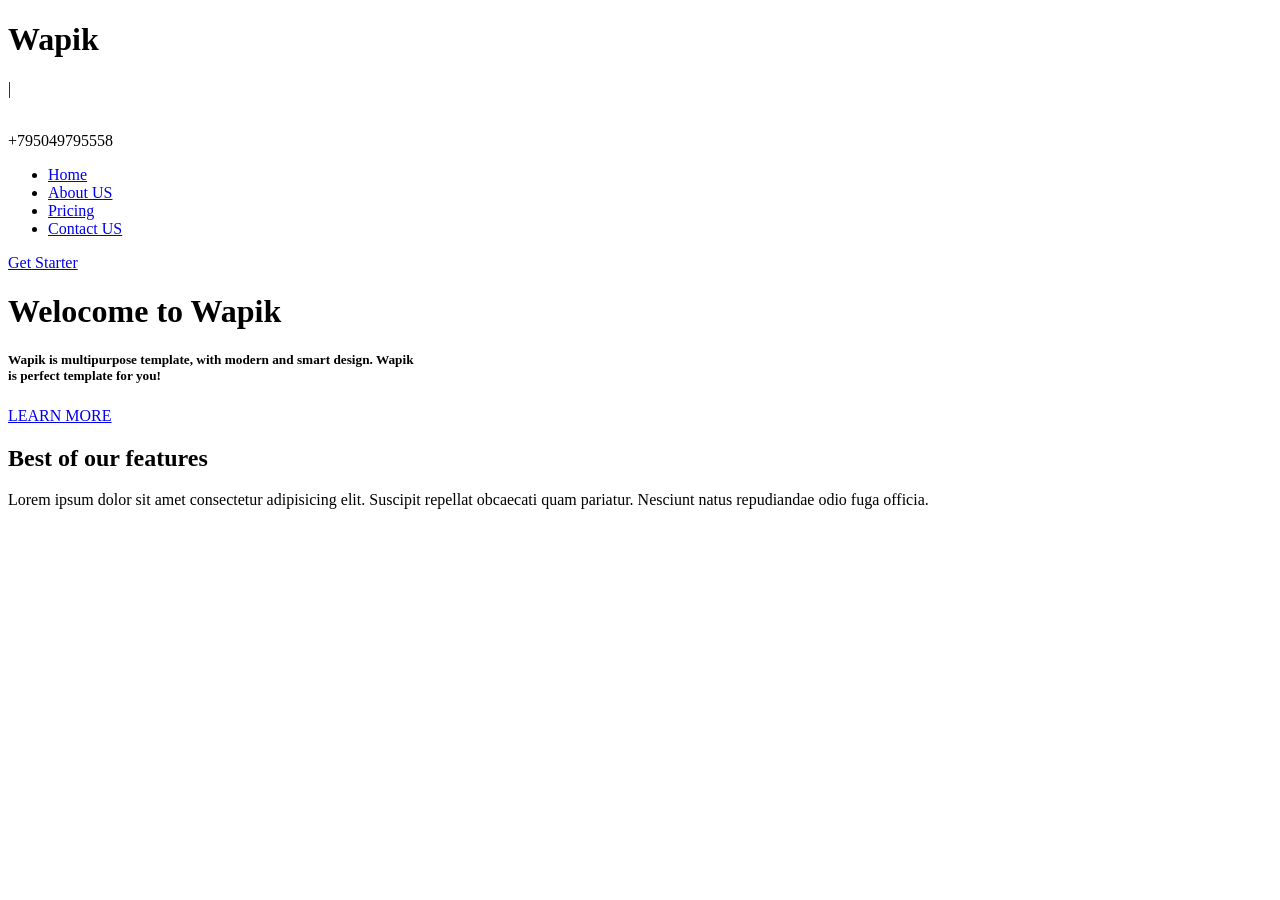
==== index.html @ 8b3d6b02 "Add files via upload" ====
<!DOCTYPE html>
<html lang="en">

<head>
    <meta charset="UTF-8">
    <meta charset="UTF-8">
    <meta http-equiv="X-UA-Compatible" content="IE=edge">
    <meta name="viewport" content="width=device-width, initial-scale=1.0">
    <link rel="stylesheet" href="style.css">
    <title>Document</title>
</head>

<body>
    <header class="header-section">
        <div class="container">
            <div class="header">
                <div class="block_logophone">
                    <div class="logo">
                        <h1>Wapik</h1>
                    </div>
                    <p>|</p>
                    <div class="phone__icon"><img src="/icons/phoneicon.png" alt=""></div>
                    <div class="phone_number">+795049795558 </div>
                </div>

                <nav>
                    <div class="navig__menu">
                        <ul class="main__links">
                            <li><a href="home">Home</a> </li>
                            <li><a href="about">About US</a></li>
                            <li><a href="Pricing">Pricing</a></li>
                            <li><a href="contacts"> Contact US</a></li>
                        </ul>
                    </div>
                </nav>
                <div class="btnget"><a href="#" class="btn__primary">Get Starter</a> </div>
            </div>
            <div class="main">
                <div class="main__title">
                    <h1>Welocome to Wapik</h1>
                    <h5>Wapik is multipurpose template, with modern and smart design. Wapik <br>is perfect template for
                        you!</h5>
                </div>
                <div class="main__btn"><a href="#" class="btn__link">LEARN MORE</a></div>
            </div>
        </div>
    </header>
   <section>
    <div class="container">
        <header class="header__text">
            <h2>Best of our features</h2>
            <span>Lorem ipsum dolor sit amet consectetur adipisicing elit. 
            Suscipit repellat obcaecati quam pariatur. Nesciunt natus repudiandae odio fuga officia. </span>
        </header>
    </div>
   </section>

</body>

</html>
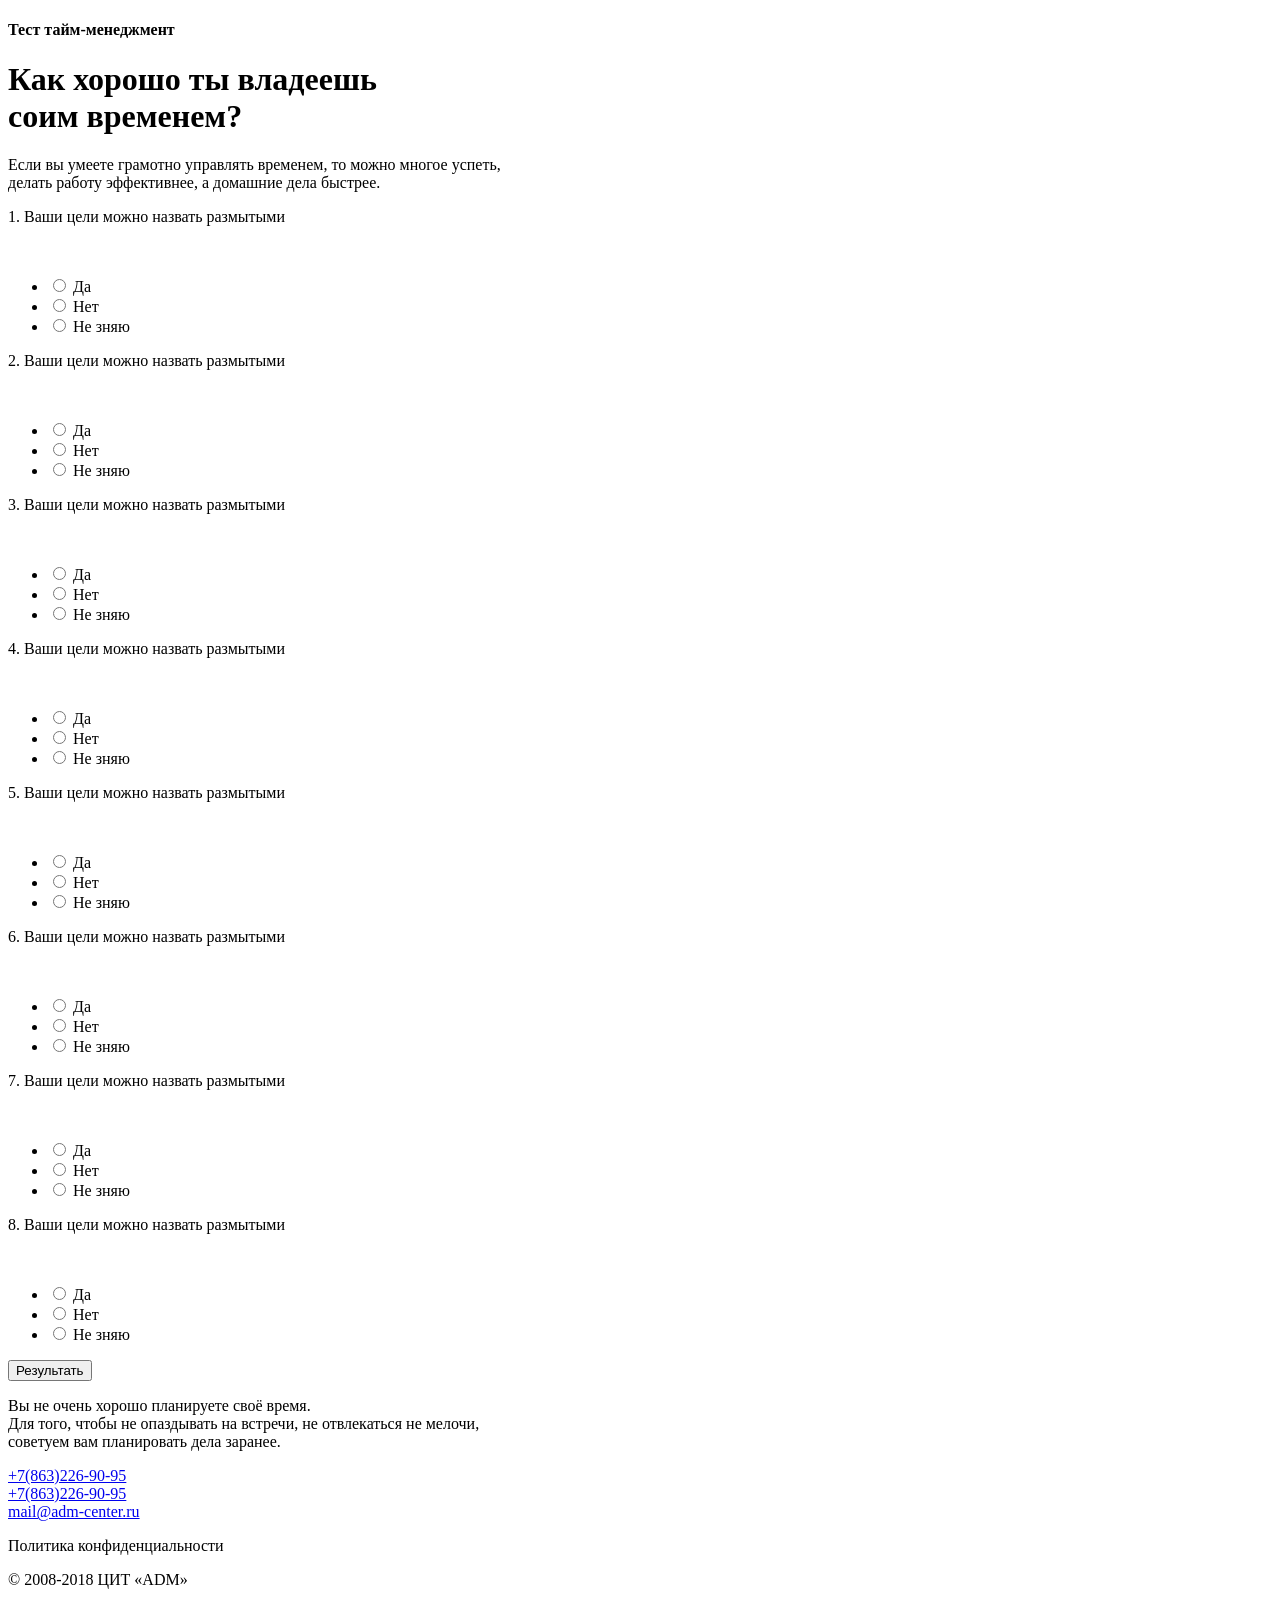
==== commit bb0e1618: "Add files via upload" ====
--- a/index.html
+++ b/index.html
@@ -2,7 +2,6 @@
 <html lang="en">
 
 <head>
-    <meta charset="UTF-8">
     <meta charset="UTF-8">
     <meta http-equiv="X-UA-Compatible" content="IE=edge">
     <meta name="viewport" content="width=device-width, initial-scale=1.0">
@@ -11,50 +10,133 @@
 </head>
 
 <body>
-    <header class="header-section">
+    <header class="header">
         <div class="container">
-            <div class="header">
-                <div class="block_logophone">
-                    <div class="logo">
-                        <h1>Wapik</h1>
-                    </div>
-                    <p>|</p>
-                    <div class="phone__icon"><img src="/icons/phoneicon.png" alt=""></div>
-                    <div class="phone_number">+795049795558 </div>
+            <div class="circle"></div>
+            <div class="title">
+                <div class="caption__small">
+                    <h4>Тест тайм-менеджмент</h4>
                 </div>
+                <div class="caption__big">
+                    <h1>Как хорошо ты владеешь <br> соим временем?</h1>
+                </div>
+            </div>
+            <div class="img_person"></div>
+        </div>
+    </header>
+    <div class="test_block">
+        <div class="container">
+            <div class="block_text">
+                <p>Если вы умеете грамотно управлять временем, то можно многое успеть, <br>
+                    делать работу эффективнее, а домашние дела быстрее.</p>
+            </div>
+            <div class="one_test">
+                <p class="turn">1. Ваши цели можно назвать размытыми</p>
+                <br>
+                <ul>
+                    <li> <input type="radio" name="one" id=""> Да </li>
+                    <li> <input type="radio" name="one" id=""> Нет </li>
+                    <li> <input type="radio" name="one" id=""> Не зняю</li>
+                </ul>
+            </div>
+            <div class="one_test">
 
-                <nav>
-                    <div class="navig__menu">
-                        <ul class="main__links">
-                            <li><a href="home">Home</a> </li>
-                            <li><a href="about">About US</a></li>
-                            <li><a href="Pricing">Pricing</a></li>
-                            <li><a href="contacts"> Contact US</a></li>
-                        </ul>
-                    </div>
-                </nav>
-                <div class="btnget"><a href="#" class="btn__primary">Get Starter</a> </div>
+                <p class="turn">2. Ваши цели можно назвать размытыми</p>
+                <br>
+                <ul>
+                    <li> <input type="radio" name="one" id=""> Да </li>
+                    <li> <input type="radio" name="one" id=""> Нет </li>
+                    <li> <input type="radio" name="one" id=""> Не зняю</li>
+                </ul>
             </div>
-            <div class="main">
-                <div class="main__title">
-                    <h1>Welocome to Wapik</h1>
-                    <h5>Wapik is multipurpose template, with modern and smart design. Wapik <br>is perfect template for
-                        you!</h5>
+            <div class="one_test">
+
+                <p class="turn">3. Ваши цели можно назвать размытыми</p>
+                <br>
+                <ul>
+                    <li> <input type="radio" name="one" id=""> Да </li>
+                    <li> <input type="radio" name="one" id=""> Нет </li>
+                    <li> <input type="radio" name="one" id=""> Не зняю</li>
+                </ul>
+            </div>
+            <div class="one_test">
+
+                <p class="turn">4. Ваши цели можно назвать размытыми</p>
+                <br>
+                <ul>
+                    <li> <input type="radio" name="one" id=""> Да </li>
+                    <li> <input type="radio" name="one" id=""> Нет </li>
+                    <li> <input type="radio" name="one" id=""> Не зняю</li>
+                </ul>
+            </div>
+            <div class="one_test">
+
+                <p class="turn">5. Ваши цели можно назвать размытыми</p>
+                <br>
+                <ul>
+                    <li> <input type="radio" name="one" id=""> Да </li>
+                    <li> <input type="radio" name="one" id=""> Нет </li>
+                    <li> <input type="radio" name="one" id=""> Не зняю</li>
+                </ul>
+            </div>
+            <div class="one_test">
+
+                <p class="turn">6. Ваши цели можно назвать размытыми</p>
+                <br>
+                <ul>
+                    <li> <input type="radio" name="one" id=""> Да </li>
+                    <li> <input type="radio" name="one" id=""> Нет </li>
+                    <li> <input type="radio" name="one" id=""> Не зняю</li>
+                </ul>
+            </div>
+            <div class="one_test">
+
+                <p class="turn">7. Ваши цели можно назвать размытыми</p>
+                <br>
+                <ul>
+                    <li> <input type="radio" name="one" id=""> Да </li>
+                    <li> <input type="radio" name="one" id=""> Нет </li>
+                    <li> <input type="radio" name="one" id=""> Не зняю</li>
+                </ul>
+            </div>
+            <div class="one_test">
+                <p class="turn">8. Ваши цели можно назвать размытыми</p>
+                <br>
+                <ul>
+                    <li> <input type="radio" name="one" id=""> Да </li>
+                    <li> <input type="radio" name="one" id=""> Нет </li>
+                    <li> <input type="radio" name="one" id=""> Не зняю</li>
+                </ul>
+            </div>
+            <div class="button">
+                <input type="submit" name="" class="btn" id="" value="Результать">
+            </div>
+            <div class="time_text">
+            <div class="circle_time"></div>
+            <div class="block_time"><p class="block__text"> Вы не очень хорошо планируете своё время. <br>
+                Для того, чтобы не опаздывать на встречи, не отвлекаться не мелочи, <br>
+                советуем вам планировать дела заранее.</p></div>
+            
+        </div>
+        </div>
+    </div>
+    <footer>
+        <div class="footer__block">
+            <div class="container">
+
+                <div class="footer_contacts">
+
+                    <div class="footer_tel"><a href="tel:+7(863)226-90-95">+7(863)226-90-95</a></div>
+                    <div class="footer_tel"><a href="tel:+7(863)226-90-95">+7(863)226-90-95</a></div>
+                    <div class="footer_email"><a href="mailto:@adm-center.ru">mail@adm-center.ru</a></div>
                 </div>
-                <div class="main__btn"><a href="#" class="btn__link">LEARN MORE</a></div>
+                <div class="footer__title">
+                    <p>Политика конфиденциальности</p>
+                    <p>© 2008-2018 ЦИТ «ADM»</p>
+                </div>
             </div>
         </div>
-    </header>
-   <section>
-    <div class="container">
-        <header class="header__text">
-            <h2>Best of our features</h2>
-            <span>Lorem ipsum dolor sit amet consectetur adipisicing elit. 
-            Suscipit repellat obcaecati quam pariatur. Nesciunt natus repudiandae odio fuga officia. </span>
-        </header>
-    </div>
-   </section>
-
+    </footer>
 </body>
 
 </html>
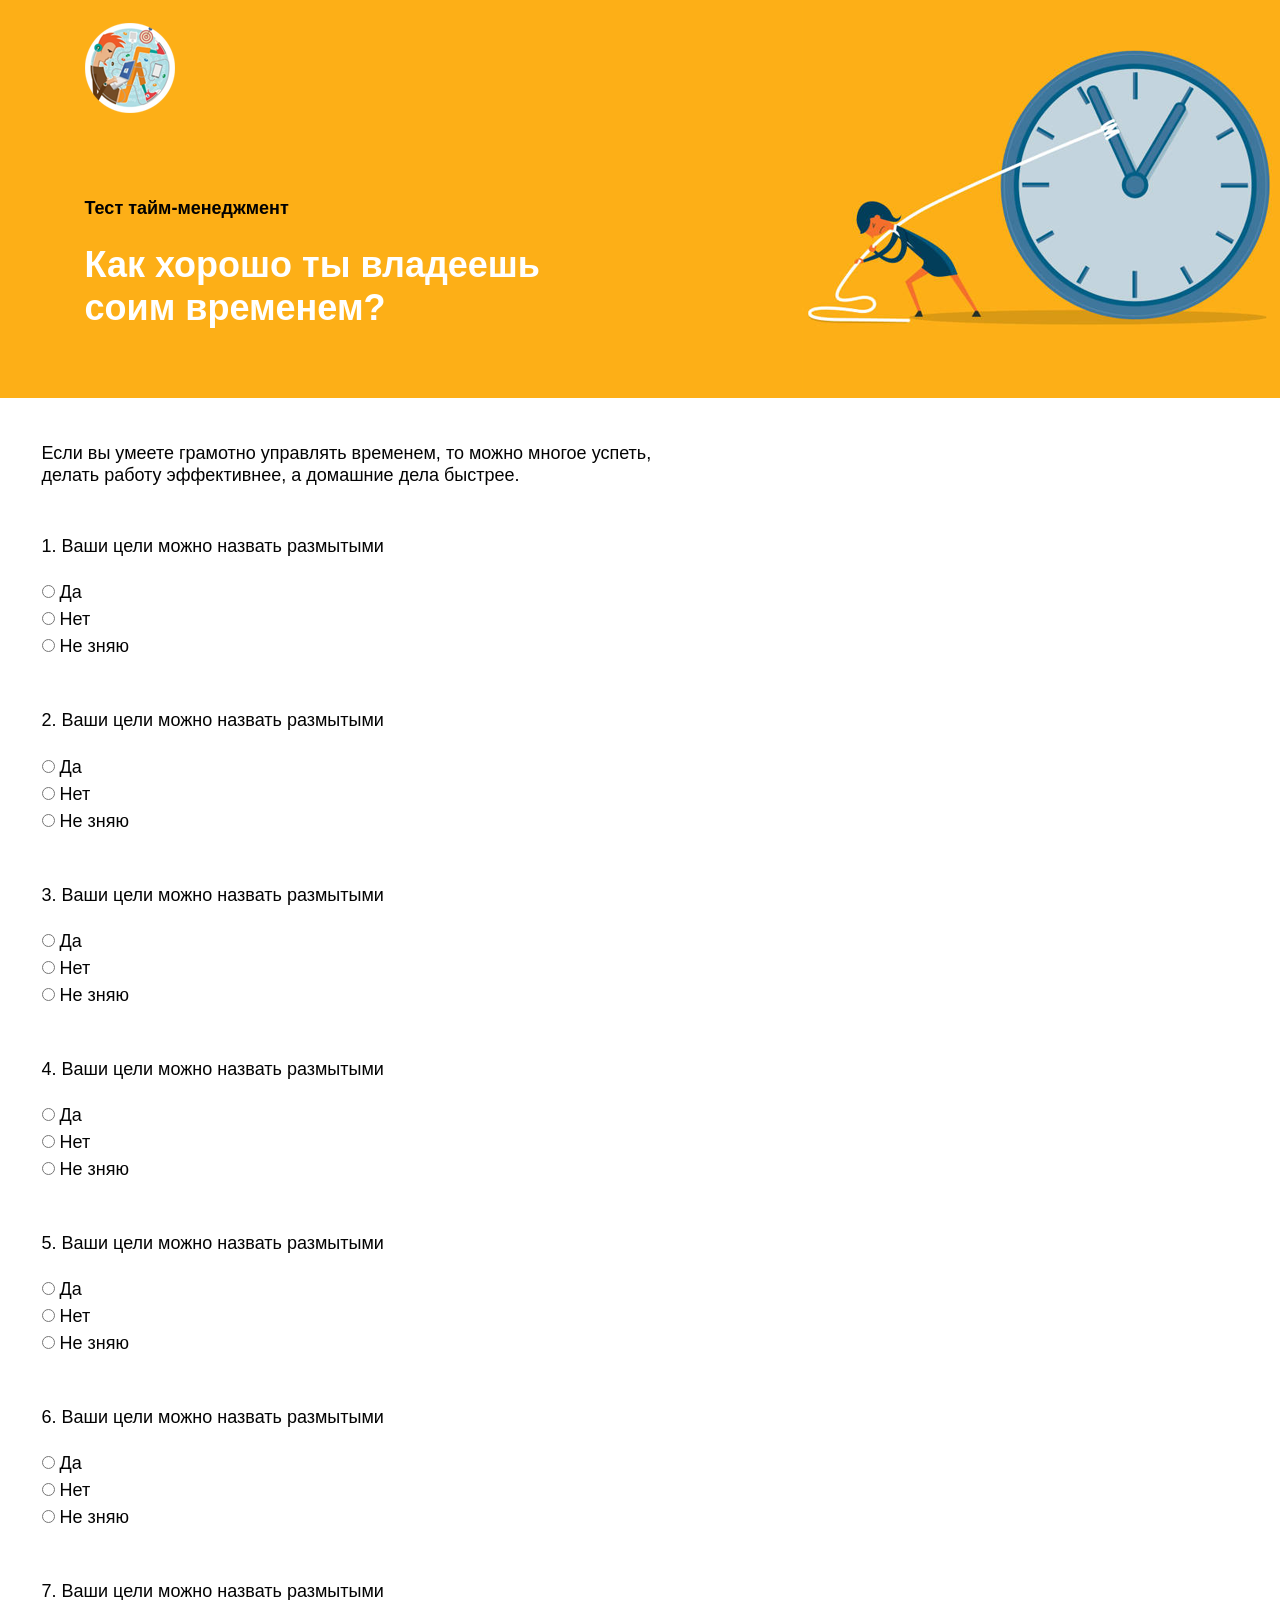
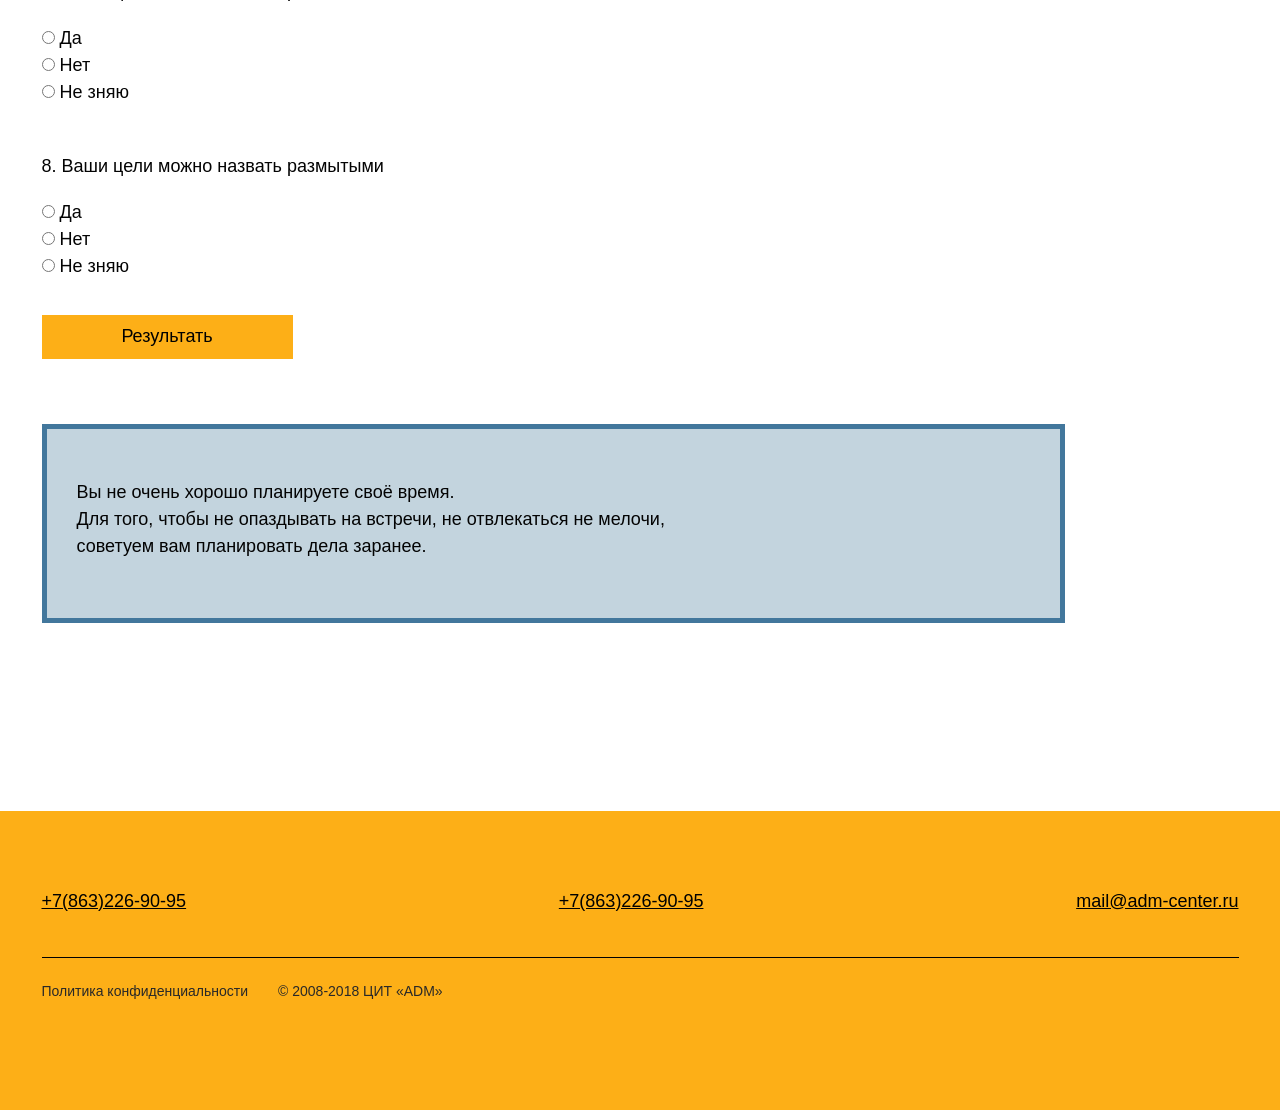
==== commit 98f6b8f3: "Добавил салом дунё" ====
--- a/index.html
+++ b/index.html
@@ -8,7 +8,7 @@
     <link rel="stylesheet" href="style.css">
     <title>Document</title>
 </head>
-
+<script src="app.js"></script>
 <body>
     <header class="header">
         <div class="container">
--- a/style.css
+++ b/style.css
@@ -0,0 +1,197 @@
+body {
+    font-family: 'Open Sans', sans-serif;
+    font-size: 18px;
+    line-height: 1.2;
+    font-weight: 400;
+    color: #030303;
+}
+
+* {
+    box-sizing: border-box;
+    margin: 0;
+    padding: 0;
+}
+
+.header {
+    margin-left: auto;
+    margin-right: auto;
+    width: 1366px;
+    height: 398px;
+    background-color: #fdaf17;
+    display: block;
+}
+
+.container {
+    width: 1197px;
+    margin-left: auto;
+    margin-right: auto;
+}
+
+.circle {
+    position: absolute;
+    background-image: url('icons/sloy_298_11970.png');
+    z-index: 2;
+    width: 90px;
+    height: 90px;
+    margin-top: 23px;
+}
+
+.img_person {
+    position: relative;
+    width: 480px;
+    height: 391px;
+    background-image: url('icons/sloy_301_11978.png');
+    float: right;
+}
+
+.title {
+    display: inline-block;
+    position: absolute;
+    padding-top: 198px;
+
+
+}
+
+.caption__small>h4 {
+    font-family: 'Open Sans', sans-serif;
+    font-size: 18px;
+    line-height: 1.2;
+    font-weight: 700;
+    color: #010101;
+    margin-bottom: 23px;
+}
+
+.caption__big>h1 {
+    font-family: 'Open Sans', sans-serif;
+    font-size: 36px;
+    color: #ffffff;
+}
+
+/* тест блок */
+.one_test {
+
+    display: block;
+
+}
+
+.block_text {
+    margin-top: 45px;
+    margin-bottom: 30px;
+}
+
+.one_test {
+    margin-top: 50px;
+}
+
+ul li {
+
+    list-style: none;
+    line-height: 1.5;
+}
+
+input {
+    white-space: pre
+}
+
+.one_test>p {
+    display: block;
+    margin-top: 25px;
+}
+
+.button {
+    margin-bottom: 65px;
+    line-height: 1.2;
+    font-weight: 400;
+    color: #010101;
+    margin-top: 35px;
+}
+
+.btn {
+    font-size: 18px;
+    font-family: 'Open Sans', sans-serif;
+    background-color: #fdaf17;
+    width: 251px;
+    height: 44px;
+    border: none;
+}
+
+
+.time_text
+{
+   position: relative;
+   margin-bottom: 188px;
+}
+.block_time
+{
+width: 1023px;
+height: 199px;
+border: 5px solid #42779c;
+background-color:#c3d4de;
+
+
+}
+.circle_time
+{
+    background-image: url('icons/sloy_302_12009.png;');
+    width: 249px;
+    height: 249px;
+    float: right;
+    margin-top:-35px;
+ 
+ 
+}
+.test_block
+{
+    margin-bottom: 188px;
+    position: relative;
+}
+.block__text
+{
+    margin-left: 30px;
+    margin-top: 50px;
+    line-height: 1.5;
+}
+/* FOOTER=====================================FOOTER */
+footer
+{
+    margin-top: 188px;
+}
+.footer__block {
+    width: 100%;
+    height: 299px;
+    background-color: #fdaf17;
+    margin-left: auto;
+    margin-right: auto;
+
+  
+    position: relative;
+}
+.footer_contacts {
+    display: flex;
+    justify-content: space-between;
+    align-items: center;
+    z-index: 2;
+    border-bottom: 1px solid #010101;
+
+}
+
+.footer_tel,
+.footer_email,
+a {
+    margin-top: 80px;
+    color: #010101;
+    margin-bottom: 45px;
+}
+
+.footer__title {
+    display: flex;
+    font-size: 14px;
+    line-height: 1.2;
+    font-weight: 400;
+    color: #282828;
+    margin-top: 25px;
+}
+
+.footer__title>p {
+    margin-right: 30px;
+}
